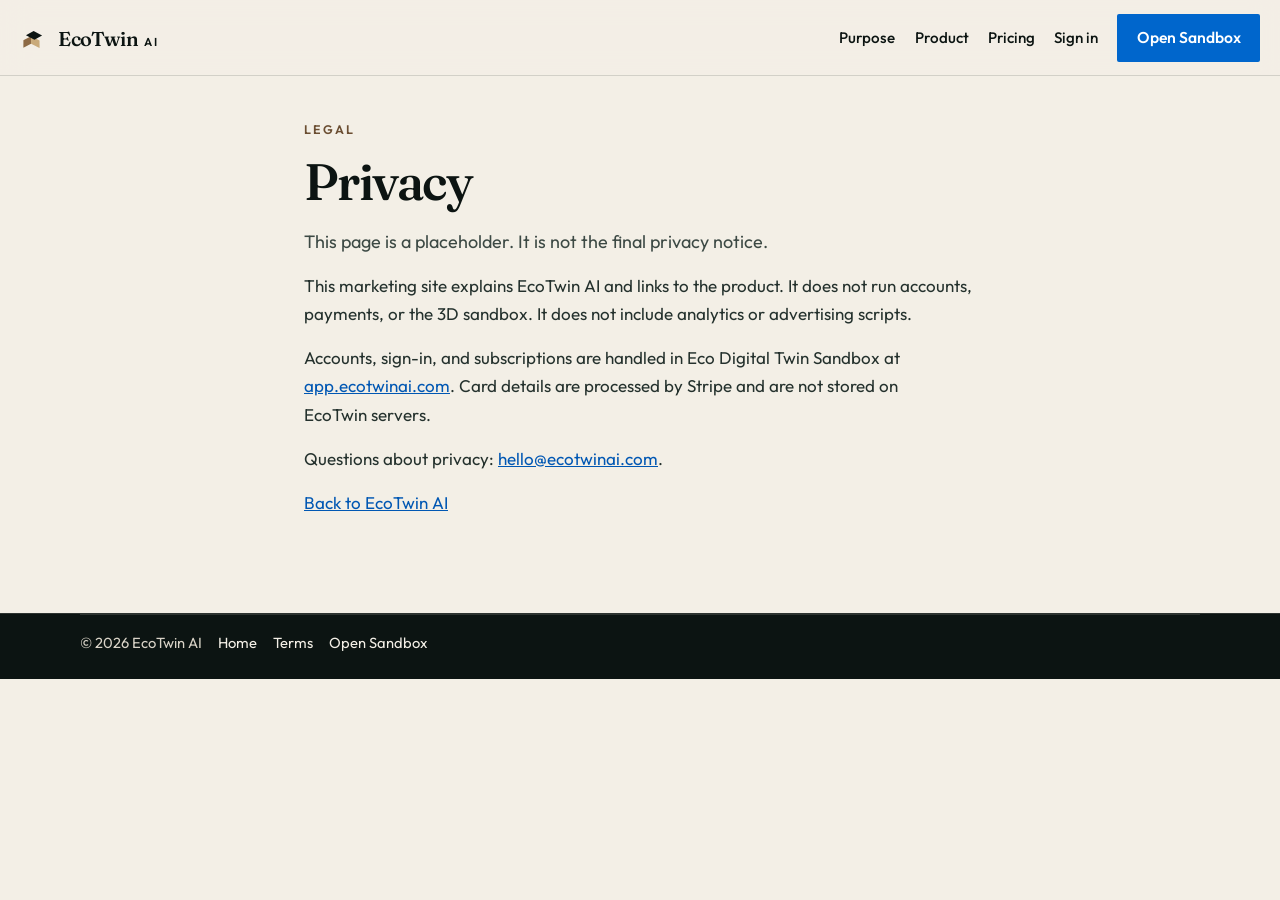
==== privacy.html @ b20877e5 "Add the EcoTwin AI marketing website. Co-authored-by: Cursor <cursoragent@cursor.com>" ====
<!DOCTYPE html>
<html lang="en">
  <head>
    <meta charset="utf-8">
    <meta name="viewport" content="width=device-width, initial-scale=1">
    <title>Privacy — EcoTwin AI</title>
    <meta name="description" content="Privacy notice placeholder for the EcoTwin AI marketing site. Accounts and billing are handled in the app.">
    <link rel="canonical" href="https://ecotwinai.com/privacy.html">
    <meta name="theme-color" content="#0c1412">
    <link rel="icon" href="favicon.svg" type="image/svg+xml">
    <link rel="preconnect" href="https://fonts.googleapis.com">
    <link rel="preconnect" href="https://fonts.gstatic.com" crossorigin>
    <link href="https://fonts.googleapis.com/css2?family=Fraunces:opsz,wght@9..144,500..650&family=Outfit:wght@400..600&display=swap" rel="stylesheet">
    <link rel="stylesheet" href="styles.css">
  </head>
  <body class="doc-page">
    <a class="skip" href="#content">Skip to content</a>
    <header class="site-header" data-header>
      <div class="bar">
        <a class="logo" href="index.html">
          <svg class="mark" viewBox="0 0 32 32" aria-hidden="true">
            <path d="M4 19.2 13 14.4 13 23.2 4 28Z" fill="#8d6a45"/>
            <path d="M13 14.4 23 19.4 23 28.2 13 23.2Z" fill="#c9aa7a"/>
            <path d="M7 13.2 16 8.2 26 13.6 17 18.6Z" fill="currentColor"/>
          </svg>
          <span>EcoTwin <span class="logo-ai">AI</span></span>
        </a>
        <a class="btn btn-primary header-cta" href="https://app.ecotwinai.com">Open Sandbox</a>
        <button class="nav-toggle" type="button" data-nav-toggle aria-expanded="false" aria-controls="site-nav">Menu</button>
        <nav class="site-nav" id="site-nav" data-nav aria-label="Primary">
          <a class="nav-link" href="index.html#purpose">Purpose</a>
          <a class="nav-link" href="index.html#product">Product</a>
          <a class="nav-link" href="index.html#pricing">Pricing</a>
          <a class="nav-link" href="https://app.ecotwinai.com/auth/login.html">Sign in</a>
          <a class="btn btn-primary" href="https://app.ecotwinai.com">Open Sandbox</a>
        </nav>
      </div>
    </header>
    <main id="content">
      <article class="narrow">
        <p class="eyebrow">Legal</p>
        <h1>Privacy</h1>
        <p class="lede">This page is a placeholder. It is not the final privacy notice.</p>
        <p>This marketing site explains EcoTwin AI and links to the product. It does not run accounts, payments, or the 3D sandbox. It does not include analytics or advertising scripts.</p>
        <p>Accounts, sign-in, and subscriptions are handled in Eco Digital Twin Sandbox at <a href="https://app.ecotwinai.com">app.ecotwinai.com</a>. Card details are processed by Stripe and are not stored on EcoTwin servers.</p>
        <p>Questions about privacy: <a href="mailto:hello@ecotwinai.com">hello@ecotwinai.com</a>.</p>
        <p><a class="back" href="index.html">Back to EcoTwin AI</a></p>
      </article>
    </main>
    <footer class="site-footer">
      <div class="wrap legal-line">
        <span>© 2026 EcoTwin AI</span>
        <a href="index.html">Home</a>
        <a href="terms.html">Terms</a>
        <a href="https://app.ecotwinai.com">Open Sandbox</a>
      </div>
    </footer>
    <script src="main.js"></script>
  </body>
</html>
---- styles.css ----
:root {
  --ink: #0c1412;
  --ink-soft: #1a2823;
  --paper: #f3efe6;
  --paper-2: #e7e1d4;
  --text: #24312d;
  --muted: #3c4944;
  --blue: #0066cc;
  --blue-ink: #0057b3;
  --blue-deep: #0057b3;
  --copper: #6b4e32;
  --copper-line: #8d6a45;
  --copper-bright: #c4a574;
  --line: rgba(12, 20, 18, 0.14);
  --header: 4.75rem;
  --wrap: 1120px;
  --serif: "Fraunces", "Iowan Old Style", Palatino, Georgia, serif;
  --sans: "Outfit", "Avenir Next", "Segoe UI", sans-serif;
}

*,
*::before,
*::after {
  box-sizing: border-box;
}

html {
  scroll-padding-top: 5.25rem;
}

body {
  margin: 0;
  background: var(--paper);
  color: var(--text);
  font-family: var(--sans);
  font-size: 1.0625rem;
  font-weight: 400;
  line-height: 1.65;
  text-rendering: optimizeLegibility;
}

img,
svg {
  max-width: 100%;
}

h1,
h2,
h3 {
  font-family: var(--serif);
  font-weight: 560;
  letter-spacing: -0.03em;
  line-height: 1.04;
  color: var(--ink);
  text-wrap: balance;
}

h1 {
  margin: 0;
  font-size: clamp(2.05rem, 2.4vw + 0.85rem, 3.35rem);
}

h2 {
  margin: 0;
  font-size: clamp(2.05rem, 2.4vw + 0.8rem, 3.25rem);
}

h3 {
  margin: 0;
  font-size: 1.45rem;
  line-height: 1.15;
}

p {
  margin: 0;
  text-wrap: pretty;
}

a {
  color: var(--blue-ink);
}

a:hover {
  color: #00498f;
}

:focus-visible {
  outline: 2px solid var(--blue);
  outline-offset: 3px;
}

::selection {
  background: #c4a574;
  color: var(--ink);
}

.skip {
  position: absolute;
  left: 1rem;
  top: -4rem;
  z-index: 80;
  background: var(--blue);
  color: #fff;
  padding: 0.65rem 1rem;
  text-decoration: none;
}

.skip:focus {
  top: 1rem;
}

.sr-only {
  position: absolute;
  width: 1px;
  height: 1px;
  padding: 0;
  margin: -1px;
  overflow: hidden;
  clip: rect(0, 0, 0, 0);
  white-space: nowrap;
  border: 0;
}

.wrap {
  width: min(var(--wrap), calc(100% - 3rem));
  margin-inline: auto;
}

.narrow {
  width: min(42rem, calc(100% - 3rem));
  margin-inline: auto;
}

.section {
  padding: clamp(4.5rem, 8vw, 7.25rem) 0;
}

.eyebrow {
  margin: 0 0 0.9rem;
  font-family: var(--sans);
  font-size: 0.78rem;
  font-weight: 600;
  letter-spacing: 0.16em;
  text-transform: uppercase;
  color: var(--copper);
}

.lede {
  max-width: 40rem;
  margin-top: 1.15rem;
  font-size: 1.125rem;
  color: var(--muted);
}

.site-header {
  position: fixed;
  inset: 0 0 auto 0;
  z-index: 40;
  color: var(--ink);
  background: rgba(243, 239, 230, 0.94);
  backdrop-filter: blur(14px);
  box-shadow: inset 0 -1px 0 var(--line);
}

.site-header.is-overlay:not(.is-solid) {
  color: var(--paper);
  background: linear-gradient(to bottom, rgba(12, 20, 18, 0.92), rgba(12, 20, 18, 0.55) 72%, transparent);
  box-shadow: none;
}

.site-header.is-overlay.is-solid {
  color: var(--ink);
  background: rgba(243, 239, 230, 0.94);
  box-shadow: inset 0 -1px 0 var(--line);
}

.bar {
  display: flex;
  align-items: center;
  gap: 1rem;
  width: min(1240px, calc(100% - 2.5rem));
  margin-inline: auto;
  min-height: var(--header);
  padding: 0.85rem 0;
  transition: padding 0.25s ease;
}

.is-condensed .bar {
  padding: 0.45rem 0;
}

.logo {
  display: inline-flex;
  align-items: center;
  gap: 0.7rem;
  color: inherit;
  text-decoration: none;
  font-family: var(--serif);
  font-size: 1.25rem;
  font-weight: 560;
  letter-spacing: -0.03em;
  white-space: nowrap;
  flex-shrink: 0;
}

.logo-ai {
  font-family: var(--sans);
  font-size: 0.72rem;
  font-weight: 600;
  letter-spacing: 0.14em;
  margin-left: 0.15rem;
}

.mark {
  width: 1.7rem;
  height: 1.7rem;
  display: block;
}

.site-nav {
  display: flex;
  align-items: center;
  gap: 1.2rem;
  margin-left: auto;
}

.nav-link {
  color: inherit;
  text-decoration: none;
  font-size: 0.95rem;
  font-weight: 500;
}

.nav-link:hover {
  text-decoration: underline;
  text-underline-offset: 0.22em;
}

.nav-toggle {
  display: none;
}

.btn.header-cta {
  display: none;
}

.btn {
  display: inline-flex;
  align-items: center;
  justify-content: center;
  gap: 0.55rem;
  min-height: 3rem;
  padding: 0.65rem 1.15rem;
  border: 1px solid transparent;
  border-radius: 2px;
  font-family: var(--sans);
  font-size: 0.98rem;
  font-weight: 560;
  line-height: 1;
  text-decoration: none;
  white-space: nowrap;
  cursor: pointer;
}

.btn-primary {
  background: var(--blue);
  color: #fff;
}

.btn-primary:hover {
  background: var(--blue-deep);
  color: #fff;
}

.btn-primary:focus-visible {
  outline-color: var(--ink);
}

.btn-line {
  background: transparent;
  color: var(--paper);
  border-color: rgba(243, 239, 230, 0.42);
}

.btn-line:hover {
  background: rgba(243, 239, 230, 0.08);
  color: #fff;
}

.btn-ink {
  background: transparent;
  color: var(--ink);
  border-color: rgba(12, 20, 18, 0.28);
}

.btn-ink:hover {
  border-color: var(--ink);
  color: var(--ink);
  background: rgba(12, 20, 18, 0.04);
}

.arrow {
  width: 1rem;
  height: 1rem;
}

.hero {
  position: relative;
  min-height: 100svh;
  display: flex;
  align-items: center;
  padding: 6.5rem 0 4rem;
  background: var(--ink);
  color: var(--paper);
  overflow: hidden;
}

.hero::before {
  content: "";
  position: absolute;
  inset: 0;
  background: linear-gradient(
    90deg,
    #0c1412 0%,
    rgba(12, 20, 18, 0.96) 40%,
    rgba(12, 20, 18, 0.62) 56%,
    rgba(12, 20, 18, 0.08) 76%,
    transparent 100%
  );
  z-index: 1;
  pointer-events: none;
}

.hero-city {
  position: absolute;
  top: 8%;
  right: -2%;
  bottom: -4%;
  width: min(1120px, 56vw);
  z-index: 0;
}

.hero-city svg {
  width: 100%;
  height: 100%;
  display: block;
}

.hero-copy {
  position: relative;
  z-index: 2;
}

.hero .eyebrow {
  color: var(--copper-bright);
}

.hero h1 {
  color: var(--paper);
  max-width: 11em;
}

.hero h1 .line {
  display: block;
}

.hero .lede {
  max-width: 36rem;
  color: #d9d3c7;
}

.hero-actions {
  display: flex;
  flex-wrap: wrap;
  gap: 0.75rem;
  margin-top: 1.75rem;
}

.mass {
  transform-box: fill-box;
  transform-origin: center bottom;
  animation: rise 1.15s cubic-bezier(0.16, 0.84, 0.28, 1) both;
  animation-delay: var(--d, 0s);
}

@keyframes rise {
  from {
    opacity: 0;
    transform: translateY(42px);
  }
  to {
    opacity: 1;
    transform: none;
  }
}

.about-grid,
.product-grid {
  display: grid;
  grid-template-columns: minmax(0, 1.15fr) minmax(16rem, 0.85fr);
  gap: clamp(2rem, 5vw, 5rem);
  align-items: start;
}

.diffs {
  list-style: none;
  padding: 0;
  margin: clamp(2.5rem, 5vw, 4rem) 0 0;
  display: grid;
  gap: 1.6rem;
}

.diffs h3 {
  font-size: 1.28rem;
}

.diffs h3::before {
  content: "";
  display: block;
  width: 2rem;
  height: 2px;
  margin-bottom: 0.75rem;
  background: var(--copper-line);
}

.diffs p {
  margin-top: 0.45rem;
  color: var(--muted);
}

.audience {
  margin-top: 1.75rem;
  max-width: 38rem;
  color: var(--text);
}

.pipeline {
  list-style: none;
  padding: 2rem 0 0;
  margin: 0;
  display: grid;
  grid-template-columns: repeat(3, 1fr);
  gap: 1.5rem;
  position: relative;
}

.pipeline::before {
  content: "";
  position: absolute;
  top: 2.72rem;
  left: 0;
  right: 0;
  height: 1px;
  background: var(--line);
}

.pipeline li {
  position: relative;
  padding-top: 0.2rem;
}

.idx {
  display: inline-block;
  position: relative;
  z-index: 1;
  padding-right: 0.7rem;
  background: var(--paper);
  font-family: var(--serif);
  font-size: 0.95rem;
  letter-spacing: 0.08em;
  color: var(--copper);
}

.pipeline h3 {
  margin-top: 1rem;
  font-size: 1.55rem;
}

.pipeline p {
  margin-top: 0.45rem;
  color: var(--muted);
}

.product-cta {
  margin-top: 2rem;
}

.cap-list {
  margin-top: 2.5rem;
}

.cap {
  display: grid;
  grid-template-columns: minmax(9rem, 14rem) minmax(0, 1fr);
  gap: 1.5rem 2rem;
  padding: 1.7rem 0;
  border-top: 1px solid var(--line);
}

.cap:last-child {
  border-bottom: 1px solid var(--line);
}

.cap-label {
  margin: 0;
  font-family: var(--sans);
  font-size: 0.82rem;
  font-weight: 600;
  letter-spacing: 0.12em;
  text-transform: uppercase;
  color: var(--copper);
}

.cap h3 {
  font-size: 1.7rem;
}

.cap p {
  margin-top: 0.55rem;
  max-width: 42rem;
  color: var(--muted);
}

.formats {
  display: flex;
  flex-wrap: wrap;
  gap: 0.45rem 0.5rem;
  list-style: none;
  padding: 0;
  margin: 1rem 0 0;
}

.formats li {
  border: 1px solid var(--line);
  padding: 0.2rem 0.5rem;
  font-size: 0.92rem;
  letter-spacing: 0.01em;
  color: var(--ink);
}

.method {
  background: var(--paper-2);
}

.steps {
  display: grid;
  grid-template-columns: 1.25rem minmax(0, 1fr);
  gap: 1.25rem 1.5rem;
  margin-top: 2.75rem;
}

.steps-rail {
  position: relative;
  width: 2px;
  justify-self: center;
  background: rgba(12, 20, 18, 0.16);
}

.steps-fill {
  position: absolute;
  inset: 0;
  background: var(--blue);
  transform: scaleY(0.08);
  transform-origin: top center;
  transition: transform 0.45s ease;
}

.step-list {
  list-style: none;
  padding: 0;
  margin: 0;
  display: grid;
  gap: 2.4rem;
}

.step-kicker {
  margin-bottom: 0.45rem;
  font-size: 0.78rem;
  font-weight: 600;
  letter-spacing: 0.14em;
  text-transform: uppercase;
  color: var(--copper);
}

.step-list h3 {
  font-size: 2rem;
}

.step-list p:last-child {
  max-width: 40rem;
  margin-top: 0.6rem;
  color: var(--muted);
}

.band {
  background: var(--ink);
  color: #d9d3c7;
}

.band h2,
.band h3,
.close h2 {
  color: var(--paper);
}

.band .eyebrow,
.close .eyebrow {
  color: var(--copper-bright);
}

.band .lede {
  color: #d9d3c7;
}

.roadmap {
  list-style: none;
  padding: 0;
  margin: 2.75rem 0 0;
}

.roadmap li {
  display: grid;
  grid-template-columns: 4.25rem minmax(0, 1fr);
  gap: 0.5rem 1rem;
  padding: 1.3rem 0;
  border-top: 1px solid rgba(243, 239, 230, 0.16);
}

.roadmap li:last-child {
  border-bottom: 1px solid rgba(243, 239, 230, 0.16);
}

.num {
  font-family: var(--serif);
  font-size: 1.65rem;
  color: var(--copper-bright);
}

.roadmap h3 {
  font-size: 1.55rem;
}

.roadmap p {
  margin-top: 0.35rem;
  max-width: 40rem;
}

.ahead {
  margin-top: 2.75rem;
  max-width: 40rem;
}

.ahead h3 {
  font-size: 1.35rem;
}

.ahead p {
  margin-top: 0.45rem;
}

.ahead ul {
  margin: 0.8rem 0 0;
  padding-left: 1.15rem;
}

.ahead li + li {
  margin-top: 0.35rem;
}

.plans {
  list-style: none;
  padding: 0;
  margin: 2.5rem 0 0;
  display: grid;
  grid-template-columns: repeat(4, minmax(0, 1fr));
  border-top: 1px solid var(--line);
}

.plans li {
  padding: 1.4rem 1.25rem 1.5rem 0;
}

.plans li + li {
  padding-left: 1.25rem;
  border-left: 1px solid var(--line);
}

.plans h3 {
  font-family: var(--sans);
  font-size: 0.82rem;
  font-weight: 600;
  letter-spacing: 0.14em;
  text-transform: uppercase;
  color: var(--copper);
}

.price {
  display: flex;
  align-items: baseline;
  gap: 0.45rem;
  margin-top: 0.65rem;
  color: var(--ink);
}

.price strong {
  font-family: var(--serif);
  font-size: clamp(2.4rem, 3vw, 3.3rem);
  font-weight: 560;
  letter-spacing: -0.04em;
  line-height: 1;
}

.price span,
.plans li > p:last-child {
  color: var(--muted);
}

.plans li > p:last-child {
  margin-top: 0.35rem;
}

.price-actions {
  display: flex;
  flex-wrap: wrap;
  gap: 0.75rem;
  margin-top: 2rem;
}

.fine {
  margin-top: 1rem;
  max-width: 40rem;
  color: var(--muted);
  font-size: 0.98rem;
}

.close {
  background: var(--ink);
  color: #d9d3c7;
  padding: clamp(4.5rem, 8vw, 7rem) 0 4.5rem;
}

.close .lede {
  color: #d9d3c7;
}

.close-actions {
  display: flex;
  flex-wrap: wrap;
  gap: 0.75rem;
  margin-top: 1.75rem;
}

.hero .btn-primary:focus-visible,
.close .btn-primary:focus-visible,
.site-header.is-overlay:not(.is-solid) .btn-primary:focus-visible,
.band :focus-visible,
.close :focus-visible,
.site-footer :focus-visible,
.hero :focus-visible {
  outline-color: var(--paper);
}

.site-footer {
  background: var(--ink);
  color: #d9d3c7;
  padding: 0 0 1.5rem;
  border-top: 1px solid rgba(243, 239, 230, 0.14);
}

.foot-grid {
  display: grid;
  grid-template-columns: 1.4fr 1fr 1fr;
  gap: 2rem;
  padding: 2.25rem 0 1.5rem;
}

.site-footer .logo {
  color: var(--paper);
}

.foot-brand p {
  max-width: 22rem;
  margin-top: 0.8rem;
}

.site-footer h2 {
  font-family: var(--sans);
  font-size: 0.78rem;
  font-weight: 600;
  letter-spacing: 0.14em;
  text-transform: uppercase;
  color: var(--copper-bright);
}

.site-footer ul {
  list-style: none;
  padding: 0;
  margin: 0.8rem 0 0;
}

.site-footer li + li {
  margin-top: 0.4rem;
}

.site-footer a {
  color: var(--paper);
  text-decoration: none;
}

.site-footer a:hover {
  color: var(--copper-bright);
  text-decoration: underline;
  text-underline-offset: 0.2em;
}

.legal-line {
  display: flex;
  flex-wrap: wrap;
  gap: 0.4rem 1rem;
  padding-top: 1rem;
  border-top: 1px solid rgba(243, 239, 230, 0.14);
  font-size: 0.92rem;
}

.doc-page main {
  padding: 7.5rem 0 4.5rem;
}

.doc-page h1 {
  font-size: clamp(2.4rem, 4vw, 3.5rem);
}

.doc-page p + p,
.doc-page ul {
  margin-top: 1rem;
}

.doc-page ul {
  padding-left: 1.15rem;
  color: var(--muted);
}

.doc-page .back {
  display: inline-block;
  margin-bottom: 1.5rem;
}

.js [data-reveal] {
  opacity: 0;
  transform: translateY(18px);
  transition: opacity 0.7s ease, transform 0.7s ease;
  transition-delay: var(--d, 0s);
}

.js [data-reveal].is-in {
  opacity: 1;
  transform: none;
}

@media (max-width: 980px) {
  .hero {
    display: flex;
    flex-direction: column;
    align-items: stretch;
    min-height: 0;
    padding-bottom: 0;
  }

  .hero::before {
    display: none;
  }

  .hero-copy {
    order: 1;
    width: min(var(--wrap), calc(100% - 3rem));
    margin-inline: auto;
  }

  .hero-city {
    order: 2;
    position: relative;
    top: auto;
    right: auto;
    bottom: auto;
    width: min(720px, 118%);
    height: 300px;
    margin: 1.75rem 0 0 auto;
  }
}

@media (max-width: 900px) {
  .nav-toggle {
    display: inline-flex;
    margin-left: 0.35rem;
    background: transparent;
    color: inherit;
    border: 1px solid currentColor;
    min-height: 2.6rem;
    padding: 0.4rem 0.75rem;
    font: inherit;
    font-size: 0.92rem;
    font-weight: 560;
    cursor: pointer;
  }

  .btn.header-cta {
    display: inline-flex;
    margin-left: auto;
    min-height: 2.6rem;
    padding: 0.4rem 0.75rem;
  }

  .site-nav {
    display: none;
    position: absolute;
    top: 100%;
    left: 0;
    right: 0;
    margin: 0;
    padding: 0.4rem 1.25rem 1.2rem;
    flex-direction: column;
    align-items: flex-start;
    gap: 0.85rem;
    background: var(--paper);
    color: var(--ink);
    box-shadow: 0 16px 30px rgba(12, 20, 18, 0.12);
  }

  .site-nav.is-open {
    display: flex;
  }

  .site-nav .btn {
    margin-left: 0;
  }

  .about-grid,
  .product-grid,
  .foot-grid,
  .plans {
    grid-template-columns: 1fr 1fr;
  }

  .foot-brand {
    grid-column: 1 / -1;
  }
}

@media (max-width: 720px) {
  .wrap,
  .bar {
    width: min(var(--wrap), calc(100% - 2rem));
  }

  .pipeline,
  .cap,
  .plans,
  .about-grid,
  .product-grid,
  .foot-grid,
  .roadmap li {
    grid-template-columns: 1fr;
  }

  .pipeline::before {
    display: none;
  }

  .plans li,
  .plans li + li {
    padding: 1.15rem 0;
    border-left: 0;
    border-top: 1px solid var(--line);
  }

  .plans {
    border-top: 0;
  }

  .hero-city {
    height: 240px;
    width: 125%;
  }

  .logo {
    font-size: 1.05rem;
    gap: 0.4rem;
  }

  .diffs {
    grid-template-columns: 1fr;
  }
}

@media (min-width: 721px) {
  .diffs {
    grid-template-columns: 1fr 1fr;
    gap: 1.75rem 2.5rem;
  }
}

@media (min-width: 980px) {
  .diffs {
    grid-template-columns: repeat(4, minmax(0, 1fr));
  }
}

@media (prefers-reduced-motion: reduce) {
  html {
    scroll-behavior: auto;
  }

  .mass,
  .bar,
  .steps-fill,
  .js [data-reveal] {
    animation: none;
    transition: none;
    opacity: 1;
    transform: none;
  }
}

@media (prefers-reduced-motion: no-preference) {
  html {
    scroll-behavior: smooth;
  }
}
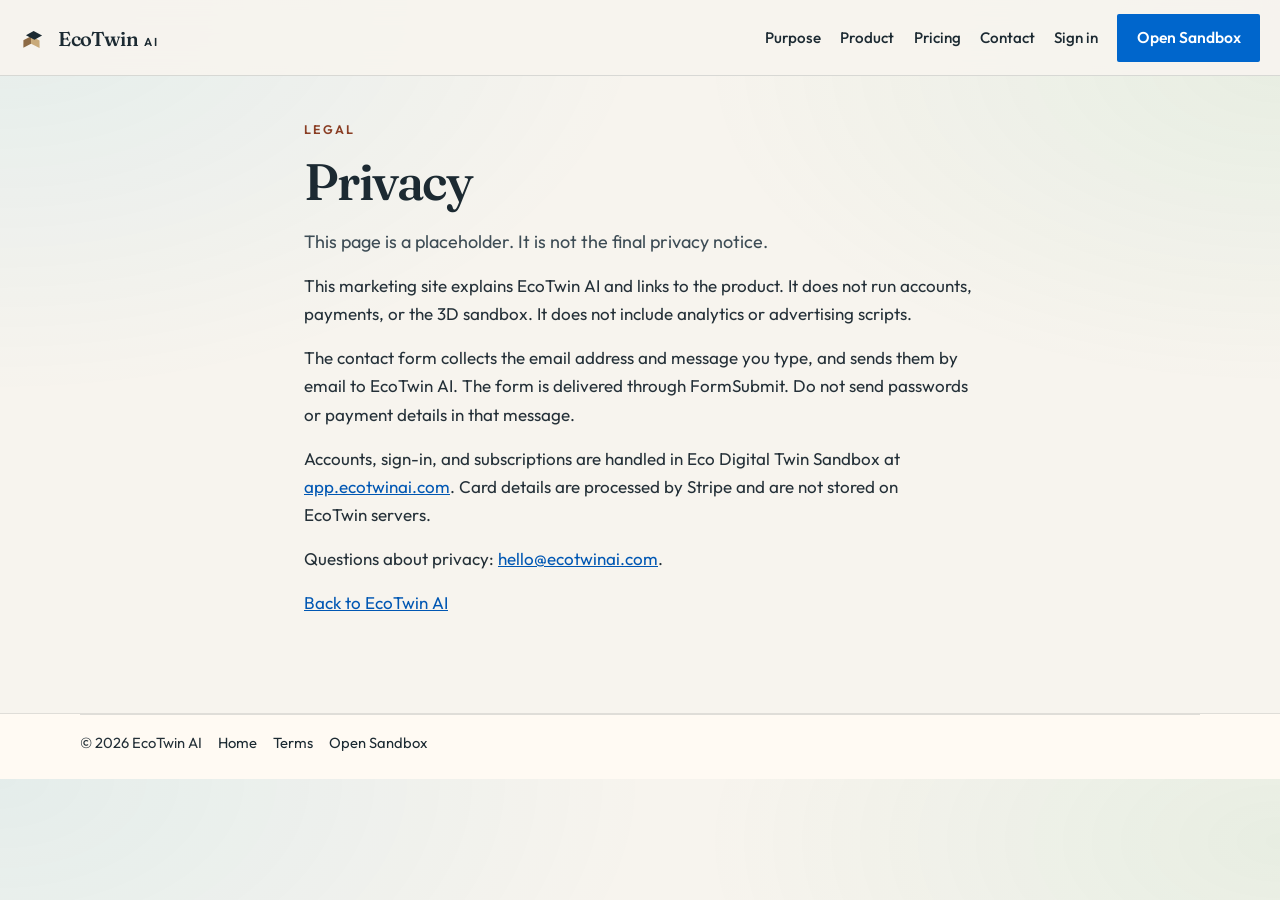
==== commit 44005a7e: "Ship the refreshed marketing site and fix contact form delivery. Co-authored-by: Cursor <cursoragent" ====
--- a/privacy.html
+++ b/privacy.html
@@ -6,7 +6,7 @@
     <title>Privacy — EcoTwin AI</title>
     <meta name="description" content="Privacy notice placeholder for the EcoTwin AI marketing site. Accounts and billing are handled in the app.">
     <link rel="canonical" href="https://ecotwinai.com/privacy.html">
-    <meta name="theme-color" content="#0c1412">
+    <meta name="theme-color" content="#f7f4ee">
     <link rel="icon" href="favicon.svg" type="image/svg+xml">
     <link rel="preconnect" href="https://fonts.googleapis.com">
     <link rel="preconnect" href="https://fonts.gstatic.com" crossorigin>
@@ -31,6 +31,7 @@
           <a class="nav-link" href="index.html#purpose">Purpose</a>
           <a class="nav-link" href="index.html#product">Product</a>
           <a class="nav-link" href="index.html#pricing">Pricing</a>
+          <a class="nav-link" href="index.html#contact">Contact</a>
           <a class="nav-link" href="https://app.ecotwinai.com/auth/login.html">Sign in</a>
           <a class="btn btn-primary" href="https://app.ecotwinai.com">Open Sandbox</a>
         </nav>
@@ -42,6 +43,7 @@
         <h1>Privacy</h1>
         <p class="lede">This page is a placeholder. It is not the final privacy notice.</p>
         <p>This marketing site explains EcoTwin AI and links to the product. It does not run accounts, payments, or the 3D sandbox. It does not include analytics or advertising scripts.</p>
+        <p>The contact form collects the email address and message you type, and sends them by email to EcoTwin AI. The form is delivered through FormSubmit. Do not send passwords or payment details in that message.</p>
         <p>Accounts, sign-in, and subscriptions are handled in Eco Digital Twin Sandbox at <a href="https://app.ecotwinai.com">app.ecotwinai.com</a>. Card details are processed by Stripe and are not stored on EcoTwin servers.</p>
         <p>Questions about privacy: <a href="mailto:hello@ecotwinai.com">hello@ecotwinai.com</a>.</p>
         <p><a class="back" href="index.html">Back to EcoTwin AI</a></p>
--- a/styles.css
+++ b/styles.css
@@ -1,17 +1,20 @@
 :root {
-  --ink: #0c1412;
-  --ink-soft: #1a2823;
-  --paper: #f3efe6;
-  --paper-2: #e7e1d4;
-  --text: #24312d;
-  --muted: #3c4944;
+  --ink: #1c2a32;
+  --ink-soft: #243844;
+  --paper: #f7f4ee;
+  --paper-2: #fff1e6;
+  --sky: #e5f4fc;
+  --sage: #e5f6ec;
+  --sand: #fff6e8;
+  --text: #243038;
+  --muted: #3d4c55;
   --blue: #0066cc;
   --blue-ink: #0057b3;
   --blue-deep: #0057b3;
-  --copper: #6b4e32;
-  --copper-line: #8d6a45;
-  --copper-bright: #c4a574;
-  --line: rgba(12, 20, 18, 0.14);
+  --copper: #8a3e24;
+  --copper-line: #e07a45;
+  --copper-bright: #c4552a;
+  --line: rgba(28, 42, 50, 0.14);
   --header: 4.75rem;
   --wrap: 1120px;
   --serif: "Fraunces", "Iowan Old Style", Palatino, Georgia, serif;
@@ -30,7 +33,10 @@
 
 body {
   margin: 0;
-  background: var(--paper);
+  background:
+    radial-gradient(ellipse at 0% 0%, rgba(0, 150, 199, 0.08), transparent 36%),
+    radial-gradient(ellipse at 100% 8%, rgba(46, 160, 90, 0.08), transparent 32%),
+    var(--paper);
   color: var(--text);
   font-family: var(--sans);
   font-size: 1.0625rem;
@@ -157,20 +163,8 @@
   inset: 0 0 auto 0;
   z-index: 40;
   color: var(--ink);
-  background: rgba(243, 239, 230, 0.94);
+  background: rgba(247, 244, 238, 0.94);
   backdrop-filter: blur(14px);
-  box-shadow: inset 0 -1px 0 var(--line);
-}
-
-.site-header.is-overlay:not(.is-solid) {
-  color: var(--paper);
-  background: linear-gradient(to bottom, rgba(12, 20, 18, 0.92), rgba(12, 20, 18, 0.55) 72%, transparent);
-  box-shadow: none;
-}
-
-.site-header.is-overlay.is-solid {
-  color: var(--ink);
-  background: rgba(243, 239, 230, 0.94);
   box-shadow: inset 0 -1px 0 var(--line);
 }
 
@@ -306,57 +300,29 @@
 
 .hero {
   position: relative;
-  min-height: 100svh;
-  display: flex;
-  align-items: center;
-  padding: 6.5rem 0 4rem;
-  background: var(--ink);
-  color: var(--paper);
+  padding: 6.75rem 0 0;
+  background: linear-gradient(180deg, #f7fbfe 0%, var(--sky) 100%);
+  color: var(--ink);
   overflow: hidden;
 }
 
-.hero::before {
-  content: "";
-  position: absolute;
-  inset: 0;
-  background: linear-gradient(
-    90deg,
-    #0c1412 0%,
-    rgba(12, 20, 18, 0.96) 40%,
-    rgba(12, 20, 18, 0.62) 56%,
-    rgba(12, 20, 18, 0.08) 76%,
-    transparent 100%
-  );
-  z-index: 1;
-  pointer-events: none;
-}
-
-.hero-city {
-  position: absolute;
-  top: 8%;
-  right: -2%;
-  bottom: -4%;
-  width: min(1120px, 56vw);
-  z-index: 0;
-}
-
-.hero-city svg {
-  width: 100%;
-  height: 100%;
-  display: block;
+.hero-layout {
+  display: grid;
+  grid-template-columns: minmax(0, 0.92fr) minmax(0, 1.08fr);
+  gap: clamp(1.5rem, 4vw, 3.5rem);
+  align-items: end;
 }
 
 .hero-copy {
-  position: relative;
-  z-index: 2;
+  padding-bottom: clamp(2rem, 5vw, 3.5rem);
 }
 
 .hero .eyebrow {
-  color: var(--copper-bright);
+  color: #0d6d8c;
 }
 
 .hero h1 {
-  color: var(--paper);
+  color: var(--ink);
   max-width: 11em;
 }
 
@@ -366,7 +332,20 @@
 
 .hero .lede {
   max-width: 36rem;
-  color: #d9d3c7;
+  color: var(--muted);
+}
+
+.hero-photo {
+  margin: 0;
+}
+
+.hero-photo img {
+  display: block;
+  width: 100%;
+  height: min(70vh, 640px);
+  object-fit: cover;
+  border-radius: 18px 18px 0 0;
+  box-shadow: 0 16px 40px rgba(20, 90, 130, 0.14);
 }
 
 .hero-actions {
@@ -413,6 +392,16 @@
 .diffs h3 {
   font-size: 1.28rem;
 }
+
+.diffs li {
+  padding: 1.15rem 1.1rem 1.25rem;
+  border-radius: 14px;
+}
+
+.diffs li:nth-child(1) { background: #e5f6ec; }
+.diffs li:nth-child(2) { background: #e5f4fc; }
+.diffs li:nth-child(3) { background: #fff1e6; }
+.diffs li:nth-child(4) { background: #fff6c9; }
 
 .diffs h3::before {
   content: "";
@@ -538,8 +527,144 @@
   color: var(--ink);
 }
 
+.tint-sage { background: var(--sage); }
+.tint-sky { background: var(--sky); }
+.tint-sand { background: var(--sand); }
+.tint-coral { background: var(--paper-2); }
+
+.tint-sage .idx { background: var(--sage); }
+
 .method {
   background: var(--paper-2);
+}
+
+.split {
+  display: grid;
+  grid-template-columns: minmax(0, 1.05fr) minmax(16rem, 0.95fr);
+  gap: clamp(1.5rem, 4vw, 3.5rem);
+  align-items: center;
+}
+
+.pair {
+  display: grid;
+  grid-template-columns: 1.15fr 0.85fr;
+  gap: 1rem;
+  margin-top: 2.25rem;
+}
+
+.figure {
+  margin: 0;
+}
+
+.figure img {
+  display: block;
+  width: 100%;
+  height: 420px;
+  object-fit: cover;
+  border-radius: 16px;
+}
+
+.pair .figure img {
+  height: 320px;
+}
+
+.figure figcaption {
+  margin-top: 0.55rem;
+  color: var(--muted);
+  font-size: 0.95rem;
+}
+
+.faq {
+  display: grid;
+  gap: 0;
+  margin-top: 2rem;
+}
+
+.faq article {
+  padding: 1.25rem 0;
+  border-top: 1px solid var(--line);
+}
+
+.faq article:last-child {
+  border-bottom: 1px solid var(--line);
+}
+
+.faq h3 {
+  font-size: 1.35rem;
+}
+
+.faq p {
+  max-width: 44rem;
+  margin-top: 0.45rem;
+  color: var(--muted);
+}
+
+.contact-form {
+  display: grid;
+  gap: 0.45rem;
+  max-width: 36rem;
+  margin-top: 1.6rem;
+}
+
+.contact-form label {
+  margin-top: 0.7rem;
+  font-weight: 560;
+  color: var(--ink);
+}
+
+.contact-form input,
+.contact-form textarea {
+  width: 100%;
+  margin: 0;
+  padding: 0.8rem 0.9rem;
+  border: 1px solid rgba(28, 42, 50, 0.22);
+  border-radius: 12px;
+  background: #fff;
+  color: var(--ink);
+  font: inherit;
+  line-height: 1.45;
+}
+
+.contact-form textarea {
+  min-height: 9rem;
+  resize: vertical;
+}
+
+.contact-form input:focus-visible,
+.contact-form textarea:focus-visible {
+  outline: 2px solid var(--blue);
+  outline-offset: 2px;
+  border-color: var(--blue);
+}
+
+.contact-actions {
+  margin-top: 0.8rem;
+}
+
+.contact-form button[disabled] {
+  opacity: 0.7;
+  cursor: progress;
+}
+
+.form-status {
+  min-height: 1.5em;
+  margin: 0.35rem 0 0;
+}
+
+.form-status.is-ok {
+  color: #14633a;
+}
+
+.form-status.is-error {
+  color: #9a3412;
+}
+
+.hp {
+  position: absolute;
+  left: -10000px;
+  width: 1px;
+  height: 1px;
+  overflow: hidden;
 }
 
 .steps {
@@ -593,23 +718,23 @@
 }
 
 .band {
-  background: var(--ink);
-  color: #d9d3c7;
+  background: var(--sky);
+  color: var(--text);
 }
 
 .band h2,
 .band h3,
 .close h2 {
-  color: var(--paper);
+  color: var(--ink);
 }
 
 .band .eyebrow,
 .close .eyebrow {
-  color: var(--copper-bright);
+  color: #0d6d8c;
 }
 
 .band .lede {
-  color: #d9d3c7;
+  color: var(--muted);
 }
 
 .roadmap {
@@ -623,17 +748,17 @@
   grid-template-columns: 4.25rem minmax(0, 1fr);
   gap: 0.5rem 1rem;
   padding: 1.3rem 0;
-  border-top: 1px solid rgba(243, 239, 230, 0.16);
+  border-top: 1px solid var(--line);
 }
 
 .roadmap li:last-child {
-  border-bottom: 1px solid rgba(243, 239, 230, 0.16);
+  border-bottom: 1px solid var(--line);
 }
 
 .num {
   font-family: var(--serif);
   font-size: 1.65rem;
-  color: var(--copper-bright);
+  color: #9a3412;
 }
 
 .roadmap h3 {
@@ -673,17 +798,21 @@
   margin: 2.5rem 0 0;
   display: grid;
   grid-template-columns: repeat(4, minmax(0, 1fr));
-  border-top: 1px solid var(--line);
-}
-
-.plans li {
-  padding: 1.4rem 1.25rem 1.5rem 0;
-}
-
+  gap: 0.85rem;
+  border: 0;
+}
+
+.plans li,
 .plans li + li {
-  padding-left: 1.25rem;
-  border-left: 1px solid var(--line);
-}
+  padding: 1.35rem 1.2rem 1.45rem;
+  border: 0;
+  border-radius: 16px;
+}
+
+.plans li:nth-child(1) { background: #e5f4fc; }
+.plans li:nth-child(2) { background: #e5f6ec; }
+.plans li:nth-child(3) { background: #fff1e6; }
+.plans li:nth-child(4) { background: #fff6c9; }
 
 .plans h3 {
   font-family: var(--sans);
@@ -734,13 +863,13 @@
 }
 
 .close {
-  background: var(--ink);
-  color: #d9d3c7;
+  background: var(--sage);
+  color: var(--text);
   padding: clamp(4.5rem, 8vw, 7rem) 0 4.5rem;
 }
 
 .close .lede {
-  color: #d9d3c7;
+  color: var(--muted);
 }
 
 .close-actions {
@@ -750,21 +879,11 @@
   margin-top: 1.75rem;
 }
 
-.hero .btn-primary:focus-visible,
-.close .btn-primary:focus-visible,
-.site-header.is-overlay:not(.is-solid) .btn-primary:focus-visible,
-.band :focus-visible,
-.close :focus-visible,
-.site-footer :focus-visible,
-.hero :focus-visible {
-  outline-color: var(--paper);
-}
-
 .site-footer {
-  background: var(--ink);
-  color: #d9d3c7;
+  background: #fffaf3;
+  color: var(--text);
   padding: 0 0 1.5rem;
-  border-top: 1px solid rgba(243, 239, 230, 0.14);
+  border-top: 1px solid var(--line);
 }
 
 .foot-grid {
@@ -775,7 +894,7 @@
 }
 
 .site-footer .logo {
-  color: var(--paper);
+  color: var(--ink);
 }
 
 .foot-brand p {
@@ -789,7 +908,7 @@
   font-weight: 600;
   letter-spacing: 0.14em;
   text-transform: uppercase;
-  color: var(--copper-bright);
+  color: #0d6d8c;
 }
 
 .site-footer ul {
@@ -803,12 +922,12 @@
 }
 
 .site-footer a {
-  color: var(--paper);
+  color: var(--ink);
   text-decoration: none;
 }
 
 .site-footer a:hover {
-  color: var(--copper-bright);
+  color: var(--blue-ink);
   text-decoration: underline;
   text-underline-offset: 0.2em;
 }
@@ -818,7 +937,7 @@
   flex-wrap: wrap;
   gap: 0.4rem 1rem;
   padding-top: 1rem;
-  border-top: 1px solid rgba(243, 239, 230, 0.14);
+  border-top: 1px solid var(--line);
   font-size: 0.92rem;
 }
 
@@ -858,33 +977,21 @@
 }
 
 @media (max-width: 980px) {
+  .hero-layout,
+  .split,
+  .pair {
+    grid-template-columns: 1fr;
+  }
+
+  .hero-photo img,
+  .pair .figure img,
+  .figure img {
+    height: 280px;
+    border-radius: 16px;
+  }
+
   .hero {
-    display: flex;
-    flex-direction: column;
-    align-items: stretch;
-    min-height: 0;
-    padding-bottom: 0;
-  }
-
-  .hero::before {
-    display: none;
-  }
-
-  .hero-copy {
-    order: 1;
-    width: min(var(--wrap), calc(100% - 3rem));
-    margin-inline: auto;
-  }
-
-  .hero-city {
-    order: 2;
-    position: relative;
-    top: auto;
-    right: auto;
-    bottom: auto;
-    width: min(720px, 118%);
-    height: 300px;
-    margin: 1.75rem 0 0 auto;
+    padding-bottom: 2rem;
   }
 }
 
@@ -977,11 +1084,6 @@
     border-top: 0;
   }
 
-  .hero-city {
-    height: 240px;
-    width: 125%;
-  }
-
   .logo {
     font-size: 1.05rem;
     gap: 0.4rem;
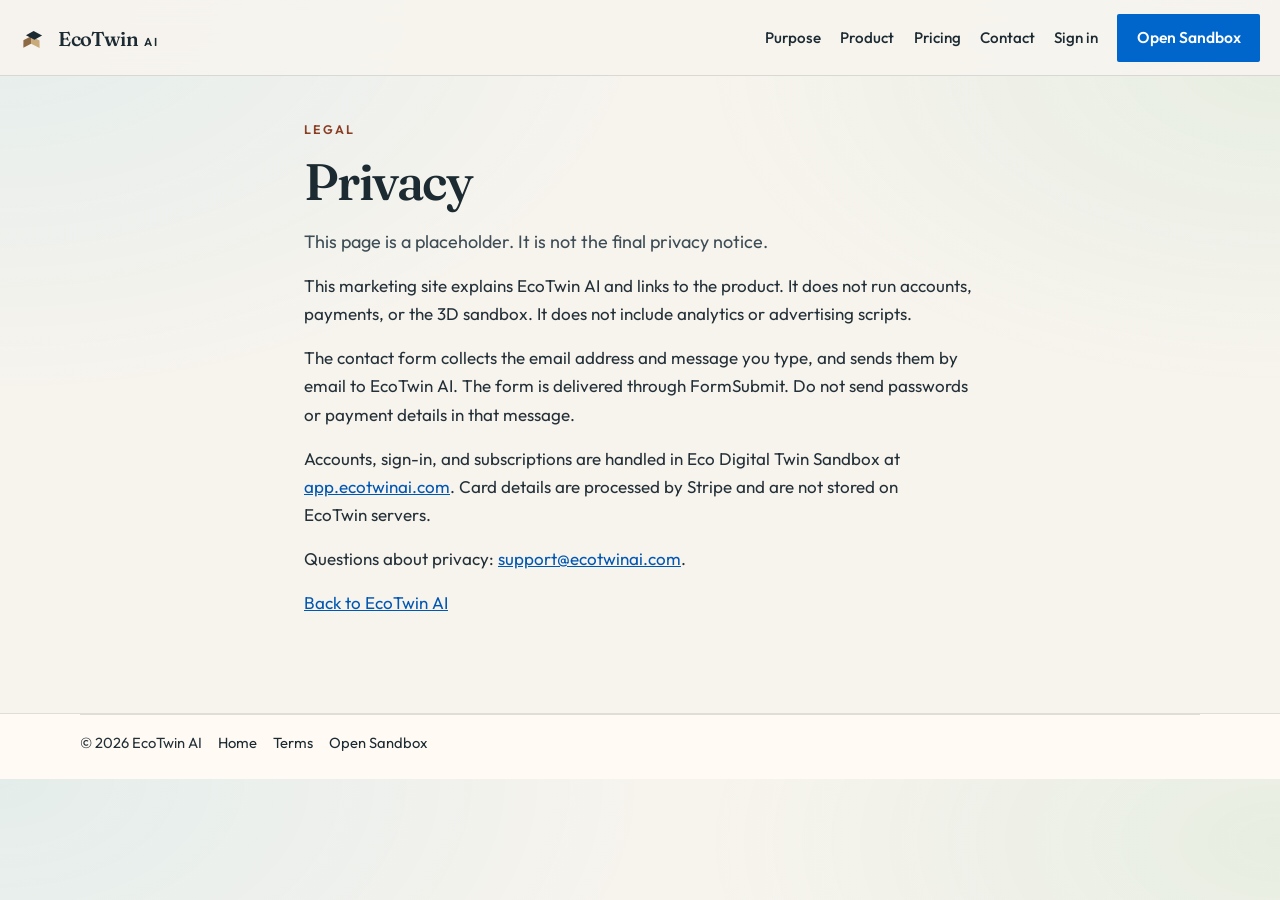
==== commit 3433abcb: "Point public contact details to support@ecotwinai.com. Co-authored-by: Cursor <cursoragent@cursor.co" ====
--- a/privacy.html
+++ b/privacy.html
@@ -45,7 +45,7 @@
         <p>This marketing site explains EcoTwin AI and links to the product. It does not run accounts, payments, or the 3D sandbox. It does not include analytics or advertising scripts.</p>
         <p>The contact form collects the email address and message you type, and sends them by email to EcoTwin AI. The form is delivered through FormSubmit. Do not send passwords or payment details in that message.</p>
         <p>Accounts, sign-in, and subscriptions are handled in Eco Digital Twin Sandbox at <a href="https://app.ecotwinai.com">app.ecotwinai.com</a>. Card details are processed by Stripe and are not stored on EcoTwin servers.</p>
-        <p>Questions about privacy: <a href="mailto:hello@ecotwinai.com">hello@ecotwinai.com</a>.</p>
+        <p>Questions about privacy: <a href="mailto:support@ecotwinai.com">support@ecotwinai.com</a>.</p>
         <p><a class="back" href="index.html">Back to EcoTwin AI</a></p>
       </article>
     </main>
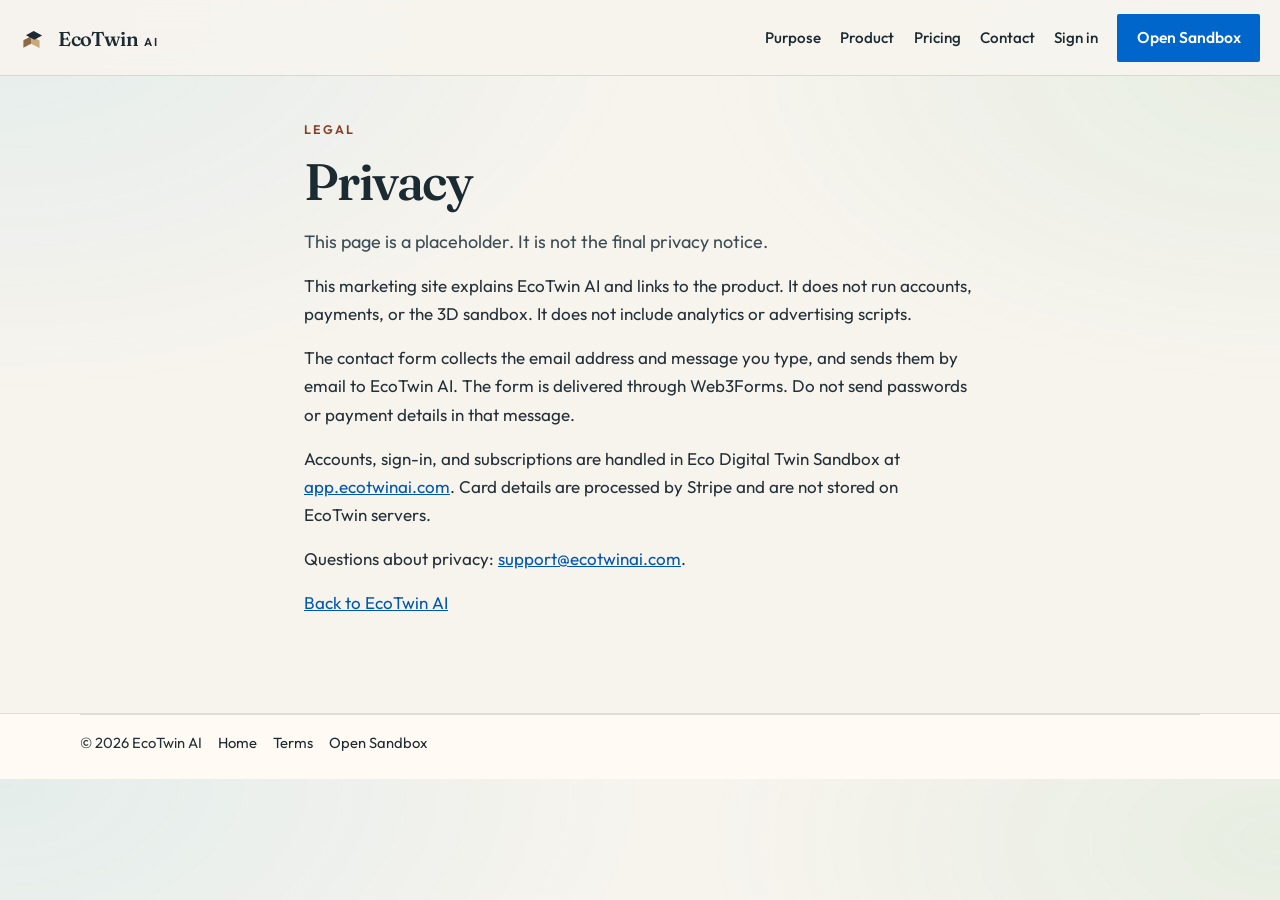
==== commit 0d7c479a: "Switch the contact form to Web3Forms and harden delivery handling. Co-authored-by: Cursor <cursorage" ====
--- a/privacy.html
+++ b/privacy.html
@@ -43,7 +43,7 @@
         <h1>Privacy</h1>
         <p class="lede">This page is a placeholder. It is not the final privacy notice.</p>
         <p>This marketing site explains EcoTwin AI and links to the product. It does not run accounts, payments, or the 3D sandbox. It does not include analytics or advertising scripts.</p>
-        <p>The contact form collects the email address and message you type, and sends them by email to EcoTwin AI. The form is delivered through FormSubmit. Do not send passwords or payment details in that message.</p>
+        <p>The contact form collects the email address and message you type, and sends them by email to EcoTwin AI. The form is delivered through Web3Forms. Do not send passwords or payment details in that message.</p>
         <p>Accounts, sign-in, and subscriptions are handled in Eco Digital Twin Sandbox at <a href="https://app.ecotwinai.com">app.ecotwinai.com</a>. Card details are processed by Stripe and are not stored on EcoTwin servers.</p>
         <p>Questions about privacy: <a href="mailto:support@ecotwinai.com">support@ecotwinai.com</a>.</p>
         <p><a class="back" href="index.html">Back to EcoTwin AI</a></p>
